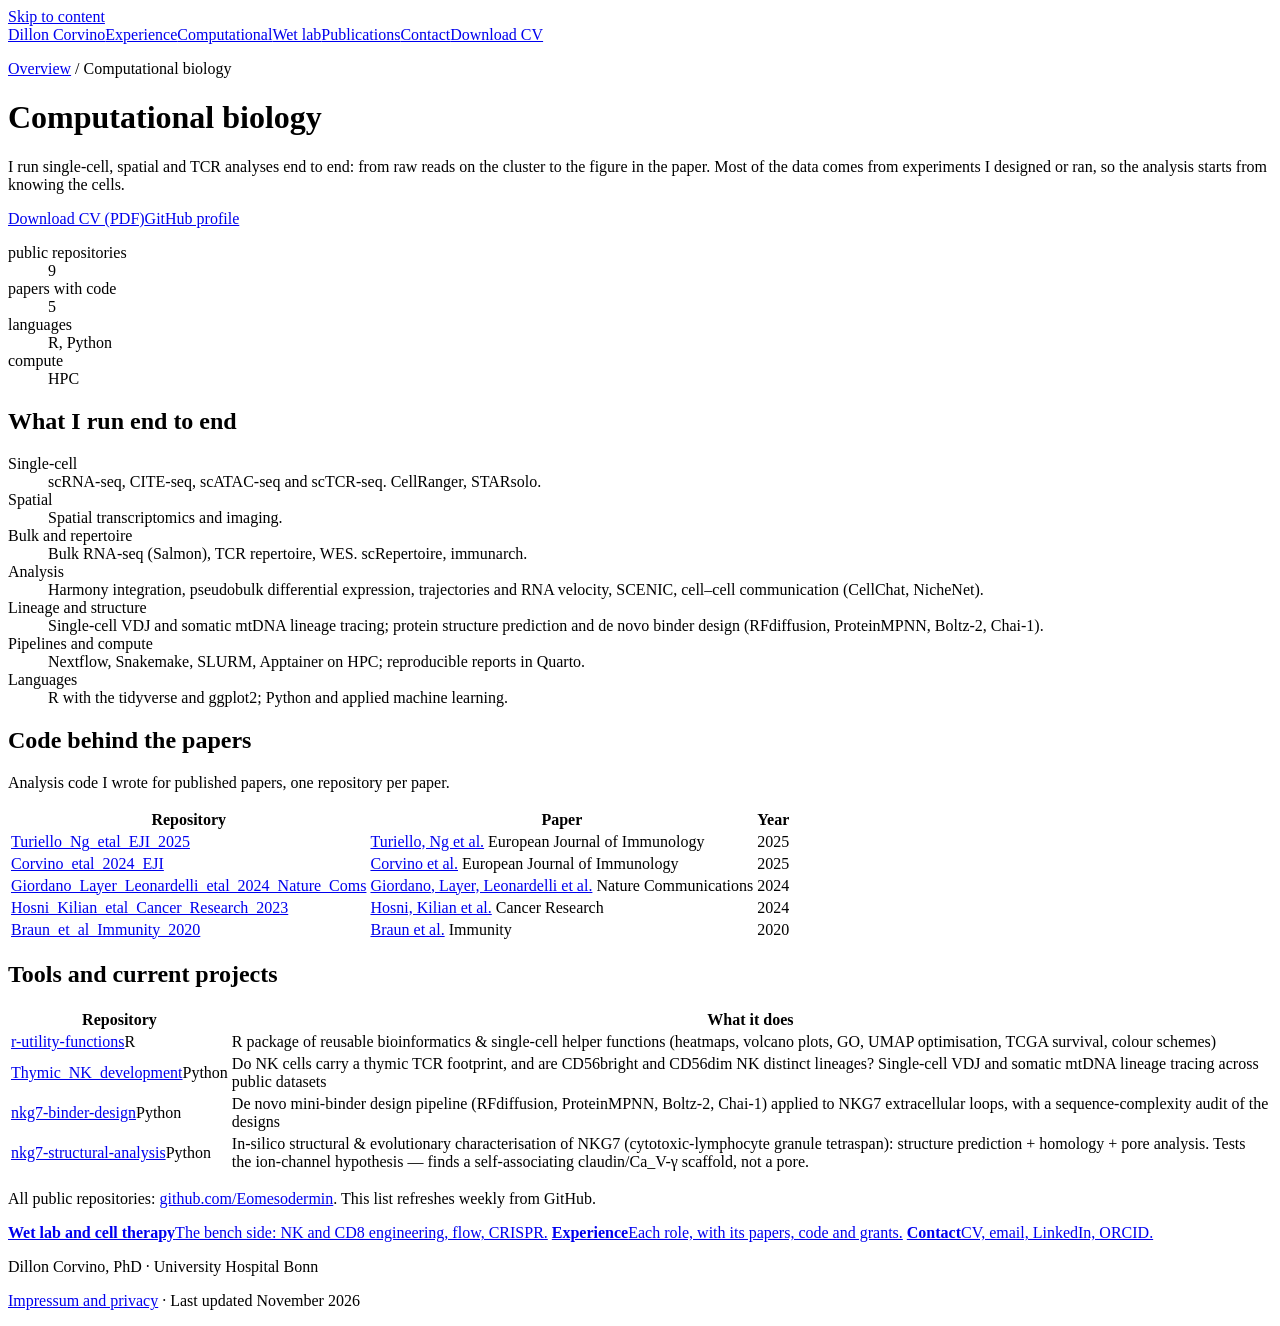
==== computational.html @ 604f4c01 "Add detail pages: experience, computational, wet lab, publications, contact Content carried over fro" ====
<!doctype html>
<html lang="en">
<head>
  <meta charset="utf-8">
  <meta name="viewport" content="width=device-width, initial-scale=1">
  <meta http-equiv="Content-Security-Policy" content="default-src 'self'; script-src 'self'; style-src 'self'; img-src 'self' data:; font-src 'self'; connect-src 'self'; base-uri 'self'; form-action 'none'; object-src 'none'">
  <meta name="referrer" content="strict-origin-when-cross-origin">
  <title>Computational biology · Dillon Corvino, PhD</title>
  <meta name="description" content="Single-cell, spatial and TCR analysis end to end: methods, pipelines, HPC, and the public code behind each paper.">
  <link rel="canonical" href="https://dilloncorvino.com/computational.html">
  <link rel="icon" type="image/svg+xml" href="favicon.svg">
  <meta name="theme-color" content="#0d0b0e">
  <link rel="preload" href="fonts/instrumentsans-7.woff2" as="font" type="font/woff2" crossorigin>
  <link rel="stylesheet" href="css/site.css">
  <script src="js/site.js" defer></script>
</head>
<body class="comp">
<a class="skip" href="#main">Skip to content</a>
<nav class="nav" aria-label="Main"><a class="who" href="./">Dillon Corvino</a><a href="experience.html">Experience</a><a href="computational.html" aria-current="page">Computational</a><a href="wet-lab.html">Wet lab</a><a href="publications.html">Publications</a><a href="contact.html">Contact</a><a class="cv" href="CV_Dillon_Corvino.pdf" download>Download CV</a></nav>
<div class="trail" aria-hidden="true"></div>
<main class="page" id="main">
  <p class="crumb"><a href="./">Overview</a> / Computational biology</p>
  <h1 class="t">Computational biology</h1>
  <div class="intro">
    <div>
      <p>I run single-cell, spatial and TCR analyses end to end: from raw reads on the cluster to the figure in the paper. Most of the data comes from experiments I designed or ran, so the analysis starts from knowing the cells.</p>
      <div class="actions"><a class="btn p" href="CV_Dillon_Corvino.pdf" download>Download CV (PDF)</a><a class="btn" href="https://github.com/Eomesodermin" target="_blank" rel="noopener noreferrer">GitHub profile</a></div>
    </div>
    <dl class="facts">
      <div><dt>public repositories</dt><dd data-count="repos">9</dd></div>
      <div><dt>papers with code</dt><dd>5</dd></div>
      <div><dt>languages</dt><dd>R, Python</dd></div>
      <div><dt>compute</dt><dd>HPC</dd></div>
    </dl>
  </div>

  <h2>What I run end to end</h2>
  <dl class="defs">
    <dt>Single-cell</dt><dd>scRNA-seq, CITE-seq, scATAC-seq and scTCR-seq. CellRanger, STARsolo.</dd>
    <dt>Spatial</dt><dd>Spatial transcriptomics and imaging.</dd>
    <dt>Bulk and repertoire</dt><dd>Bulk RNA-seq (Salmon), TCR repertoire, WES. scRepertoire, immunarch.</dd>
    <dt>Analysis</dt><dd>Harmony integration, pseudobulk differential expression, trajectories and RNA velocity, SCENIC, cell–cell communication (CellChat, NicheNet).</dd>
    <dt>Lineage and structure</dt><dd>Single-cell VDJ and somatic mtDNA lineage tracing; protein structure prediction and de novo binder design (RFdiffusion, ProteinMPNN, Boltz-2, Chai-1).</dd>
    <dt>Pipelines and compute</dt><dd>Nextflow, Snakemake, SLURM, Apptainer on HPC; reproducible reports in Quarto.</dd>
    <dt>Languages</dt><dd>R with the tidyverse and ggplot2; Python and applied machine learning.</dd>
  </dl>

  <h2>Code behind the papers</h2>
  <p class="sub">Analysis code I wrote for published papers, one repository per paper.</p>
  <table class="tbl">
    <thead><tr><th scope="col">Repository</th><th scope="col">Paper</th><th scope="col">Year</th></tr></thead>
    <tbody id="paper-code">
      <tr><td class="repo"><a href="https://github.com/Eomesodermin/Turiello_Ng_etal_EJI_2025" target="_blank" rel="noopener noreferrer">Turiello_Ng_etal_EJI_2025</a></td><td><a href="https://doi.org/10.1002/eji.202551885" target="_blank" rel="noopener noreferrer">Turiello, Ng et al.</a> <span class="soft">European Journal of Immunology</span></td><td class="yr">2025</td></tr>
      <tr><td class="repo"><a href="https://github.com/Eomesodermin/Corvino_etal_2024_EJI" target="_blank" rel="noopener noreferrer">Corvino_etal_2024_EJI</a></td><td><a href="https://doi.org/10.1002/eji.202451371" target="_blank" rel="noopener noreferrer">Corvino et al.</a> <span class="soft">European Journal of Immunology</span></td><td class="yr">2025</td></tr>
      <tr><td class="repo"><a href="https://github.com/Eomesodermin/Giordano_Layer_Leonardelli_etal_2024_Nature_Coms" target="_blank" rel="noopener noreferrer">Giordano_Layer_Leonardelli_etal_2024_Nature_Coms</a></td><td><a href="https://doi.org/10.1038/s41467-024-48416-9" target="_blank" rel="noopener noreferrer">Giordano, Layer, Leonardelli et al.</a> <span class="soft">Nature Communications</span></td><td class="yr">2024</td></tr>
      <tr><td class="repo"><a href="https://github.com/Eomesodermin/Hosni_Kilian_etal_Cancer_Research_2023" target="_blank" rel="noopener noreferrer">Hosni_Kilian_etal_Cancer_Research_2023</a></td><td><a href="https://doi.org/10.1158/0008-5472.CAN-23-1398" target="_blank" rel="noopener noreferrer">Hosni, Kilian et al.</a> <span class="soft">Cancer Research</span></td><td class="yr">2024</td></tr>
      <tr><td class="repo"><a href="https://github.com/Eomesodermin/Braun_et_al_Immunity_2020" target="_blank" rel="noopener noreferrer">Braun_et_al_Immunity_2020</a></td><td><a href="https://doi.org/10.1016/j.immuni.2020.09.010" target="_blank" rel="noopener noreferrer">Braun et al.</a> <span class="soft">Immunity</span></td><td class="yr">2020</td></tr>
    </tbody>
  </table>

  <h2>Tools and current projects</h2>
  <table class="tbl">
    <thead><tr><th scope="col">Repository</th><th scope="col">What it does</th></tr></thead>
    <tbody id="tool-code">
      <tr><td class="repo"><a href="https://github.com/Eomesodermin/r-utility-functions" target="_blank" rel="noopener noreferrer">r-utility-functions</a><span class="lang">R</span></td><td>R package of reusable bioinformatics &amp; single-cell helper functions (heatmaps, volcano plots, GO, UMAP optimisation, TCGA survival, colour schemes)</td></tr>
      <tr><td class="repo"><a href="https://github.com/Eomesodermin/Thymic_NK_development" target="_blank" rel="noopener noreferrer">Thymic_NK_development</a><span class="lang">Python</span></td><td>Do NK cells carry a thymic TCR footprint, and are CD56bright and CD56dim NK distinct lineages? Single-cell VDJ and somatic mtDNA lineage tracing across public datasets</td></tr>
      <tr><td class="repo"><a href="https://github.com/Eomesodermin/nkg7-binder-design" target="_blank" rel="noopener noreferrer">nkg7-binder-design</a><span class="lang">Python</span></td><td>De novo mini-binder design pipeline (RFdiffusion, ProteinMPNN, Boltz-2, Chai-1) applied to NKG7 extracellular loops, with a sequence-complexity audit of the designs</td></tr>
      <tr><td class="repo"><a href="https://github.com/Eomesodermin/nkg7-structural-analysis" target="_blank" rel="noopener noreferrer">nkg7-structural-analysis</a><span class="lang">Python</span></td><td>In-silico structural &amp; evolutionary characterisation of NKG7 (cytotoxic-lymphocyte granule tetraspan): structure prediction + homology + pore analysis. Tests the ion-channel hypothesis — finds a self-associating claudin/Ca_V-γ scaffold, not a pore.</td></tr>
    </tbody>
  </table>
  <p class="note">All public repositories: <a href="https://github.com/Eomesodermin" target="_blank" rel="noopener noreferrer">github.com/Eomesodermin</a>. This list refreshes weekly from GitHub.</p>

  <nav class="next" aria-label="Next">
    <a href="wet-lab.html"><b>Wet lab and cell therapy</b><span>The bench side: NK and CD8 engineering, flow, CRISPR.</span></a>
    <a href="experience.html"><b>Experience</b><span>Each role, with its papers, code and grants.</span></a>
    <a href="contact.html"><b>Contact</b><span>CV, email, LinkedIn, ORCID.</span></a>
  </nav>
</main>
<footer class="foot">
  <p>Dillon Corvino, PhD · University Hospital Bonn</p>
  <p><a href="impressum.html">Impressum and privacy</a> · Last updated <time data-updated datetime="2026-11">November 2026</time></p>
</footer>
</body>
</html>
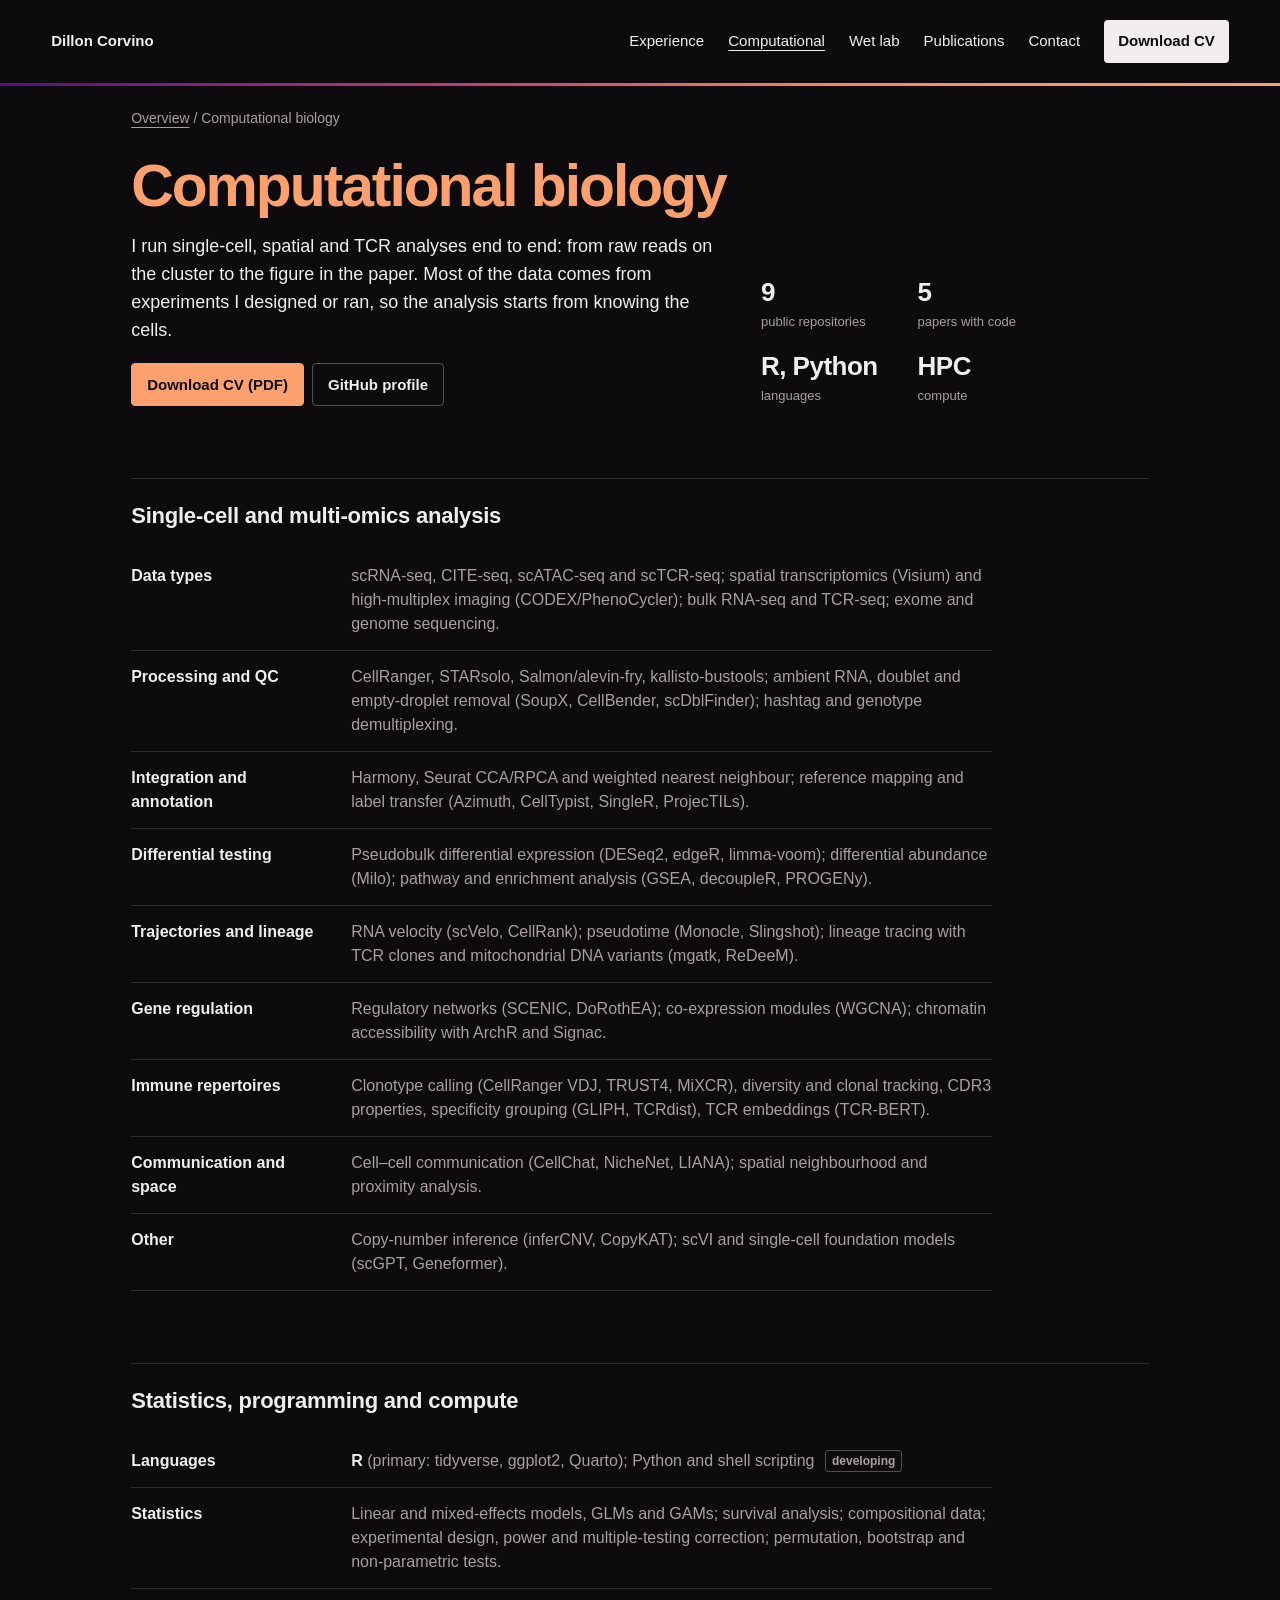
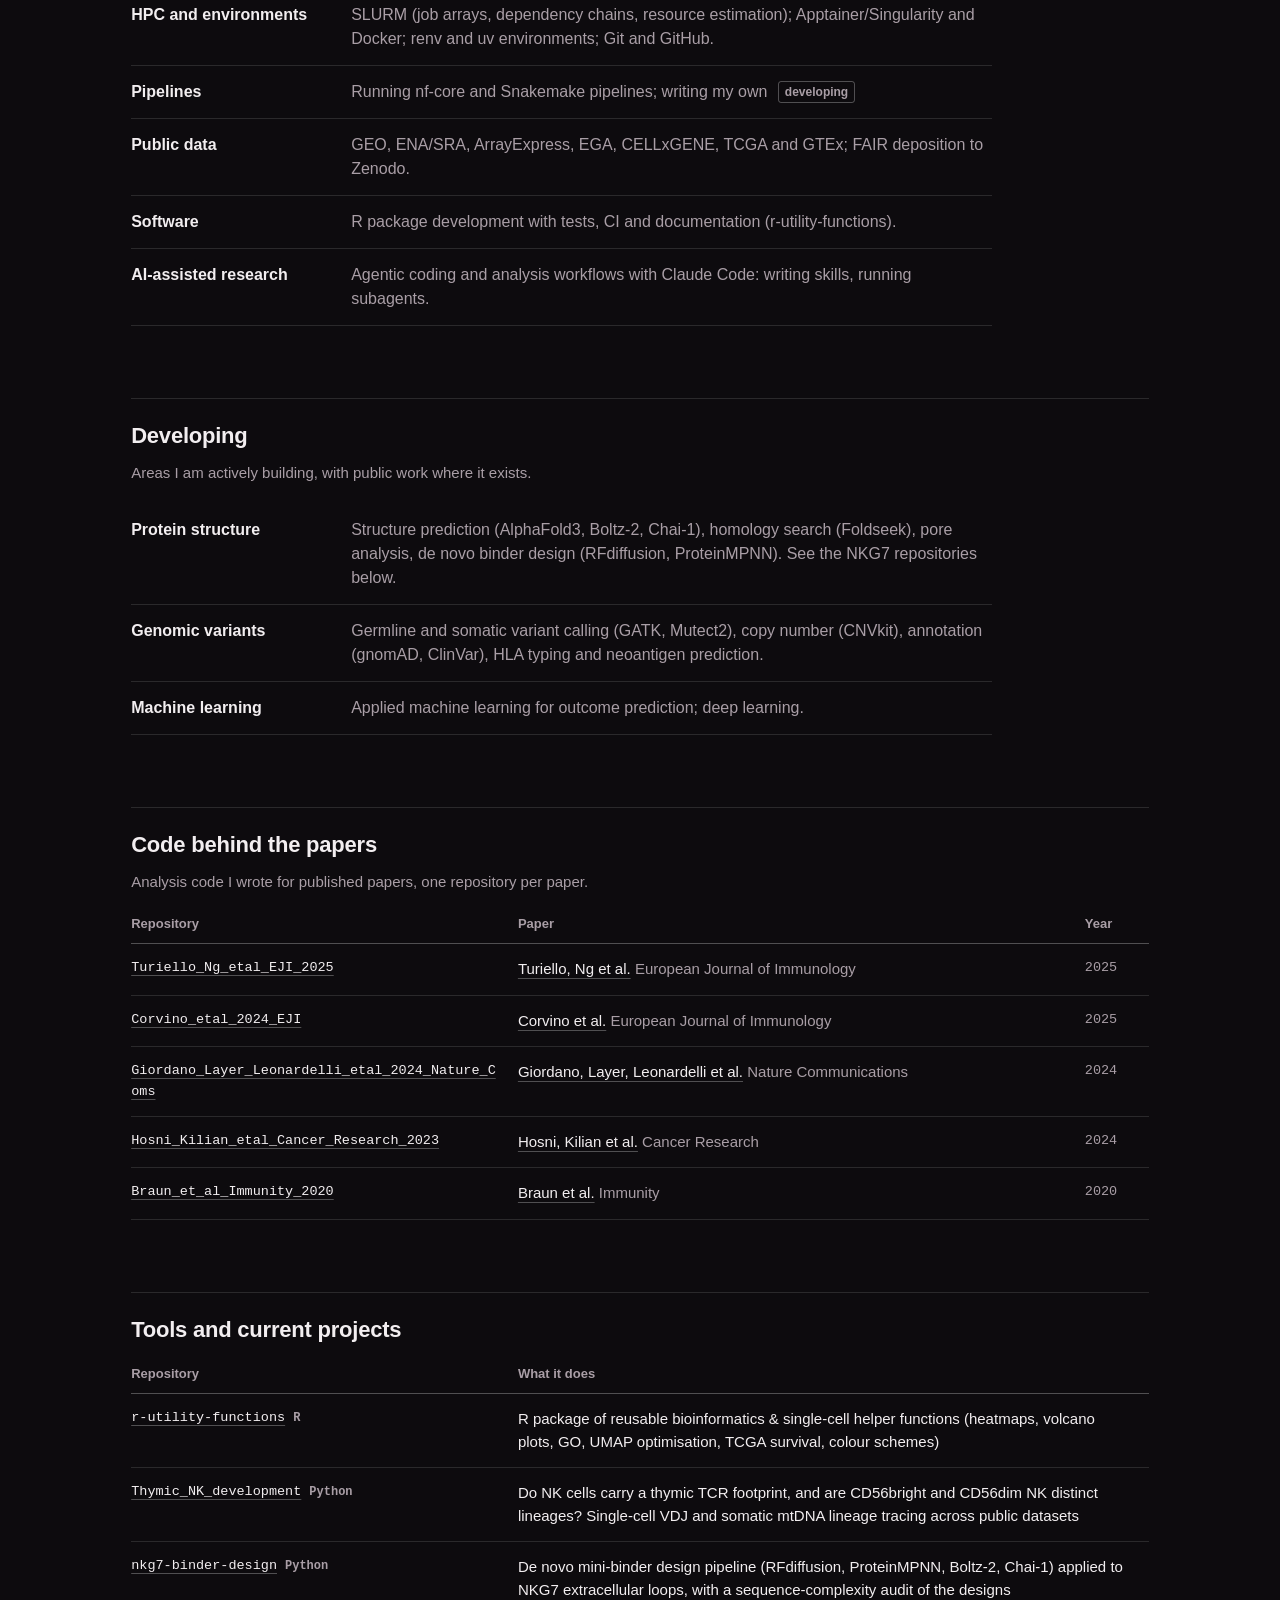
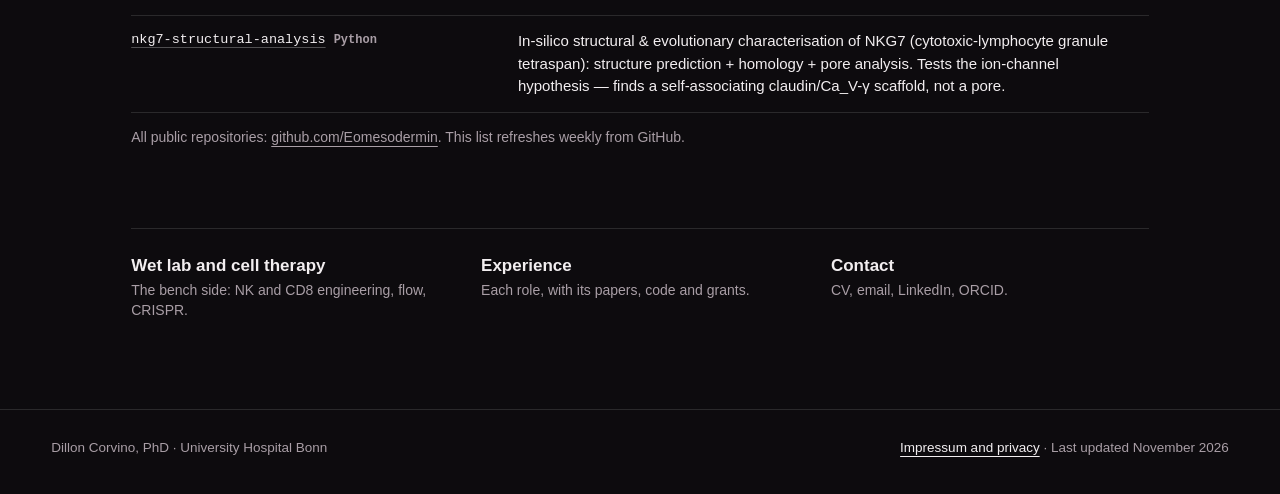
==== commit e18db2ab: "Content from the master CV, trimmed: skills, roles, projects, all papers - Computational and wet-lab" ====
--- a/computational.html
+++ b/computational.html
@@ -34,15 +34,36 @@
     </dl>
   </div>
 
-  <h2>What I run end to end</h2>
+  <h2>Single-cell and multi-omics analysis</h2>
   <dl class="defs">
-    <dt>Single-cell</dt><dd>scRNA-seq, CITE-seq, scATAC-seq and scTCR-seq. CellRanger, STARsolo.</dd>
-    <dt>Spatial</dt><dd>Spatial transcriptomics and imaging.</dd>
-    <dt>Bulk and repertoire</dt><dd>Bulk RNA-seq (Salmon), TCR repertoire, WES. scRepertoire, immunarch.</dd>
-    <dt>Analysis</dt><dd>Harmony integration, pseudobulk differential expression, trajectories and RNA velocity, SCENIC, cell–cell communication (CellChat, NicheNet).</dd>
-    <dt>Lineage and structure</dt><dd>Single-cell VDJ and somatic mtDNA lineage tracing; protein structure prediction and de novo binder design (RFdiffusion, ProteinMPNN, Boltz-2, Chai-1).</dd>
-    <dt>Pipelines and compute</dt><dd>Nextflow, Snakemake, SLURM, Apptainer on HPC; reproducible reports in Quarto.</dd>
-    <dt>Languages</dt><dd>R with the tidyverse and ggplot2; Python and applied machine learning.</dd>
+    <dt>Data types</dt><dd>scRNA-seq, CITE-seq, scATAC-seq and scTCR-seq; spatial transcriptomics (Visium) and high-multiplex imaging (CODEX/PhenoCycler); bulk RNA-seq and TCR-seq; exome and genome sequencing.</dd>
+    <dt>Processing and QC</dt><dd>CellRanger, STARsolo, Salmon/alevin-fry, kallisto-bustools; ambient RNA, doublet and empty-droplet removal (SoupX, CellBender, scDblFinder); hashtag and genotype demultiplexing.</dd>
+    <dt>Integration and annotation</dt><dd>Harmony, Seurat CCA/RPCA and weighted nearest neighbour; reference mapping and label transfer (Azimuth, CellTypist, SingleR, ProjecTILs).</dd>
+    <dt>Differential testing</dt><dd>Pseudobulk differential expression (DESeq2, edgeR, limma-voom); differential abundance (Milo); pathway and enrichment analysis (GSEA, decoupleR, PROGENy).</dd>
+    <dt>Trajectories and lineage</dt><dd>RNA velocity (scVelo, CellRank); pseudotime (Monocle, Slingshot); lineage tracing with TCR clones and mitochondrial DNA variants (mgatk, ReDeeM).</dd>
+    <dt>Gene regulation</dt><dd>Regulatory networks (SCENIC, DoRothEA); co-expression modules (WGCNA); chromatin accessibility with ArchR and Signac.</dd>
+    <dt>Immune repertoires</dt><dd>Clonotype calling (CellRanger VDJ, TRUST4, MiXCR), diversity and clonal tracking, CDR3 properties, specificity grouping (GLIPH, TCRdist), TCR embeddings (TCR-BERT).</dd>
+    <dt>Communication and space</dt><dd>Cell–cell communication (CellChat, NicheNet, LIANA); spatial neighbourhood and proximity analysis.</dd>
+    <dt>Other</dt><dd>Copy-number inference (inferCNV, CopyKAT); scVI and single-cell foundation models (scGPT, Geneformer).</dd>
+  </dl>
+
+  <h2>Statistics, programming and compute</h2>
+  <dl class="defs">
+    <dt>Languages</dt><dd><strong>R</strong> (primary: tidyverse, ggplot2, Quarto); Python and shell scripting <span class="dev">developing</span></dd>
+    <dt>Statistics</dt><dd>Linear and mixed-effects models, GLMs and GAMs; survival analysis; compositional data; experimental design, power and multiple-testing correction; permutation, bootstrap and non-parametric tests.</dd>
+    <dt>HPC and environments</dt><dd>SLURM (job arrays, dependency chains, resource estimation); Apptainer/Singularity and Docker; renv and uv environments; Git and GitHub.</dd>
+    <dt>Pipelines</dt><dd>Running nf-core and Snakemake pipelines; writing my own <span class="dev">developing</span></dd>
+    <dt>Public data</dt><dd>GEO, ENA/SRA, ArrayExpress, EGA, CELLxGENE, TCGA and GTEx; FAIR deposition to Zenodo.</dd>
+    <dt>Software</dt><dd>R package development with tests, CI and documentation (r-utility-functions).</dd>
+    <dt>AI-assisted research</dt><dd>Agentic coding and analysis workflows with Claude Code: writing skills, running subagents.</dd>
+  </dl>
+
+  <h2>Developing</h2>
+  <p class="sub">Areas I am actively building, with public work where it exists.</p>
+  <dl class="defs">
+    <dt>Protein structure</dt><dd>Structure prediction (AlphaFold3, Boltz-2, Chai-1), homology search (Foldseek), pore analysis, de novo binder design (RFdiffusion, ProteinMPNN). See the NKG7 repositories below.</dd>
+    <dt>Genomic variants</dt><dd>Germline and somatic variant calling (GATK, Mutect2), copy number (CNVkit), annotation (gnomAD, ClinVar), HLA typing and neoantigen prediction.</dd>
+    <dt>Machine learning</dt><dd>Applied machine learning for outcome prediction; deep learning.</dd>
   </dl>
 
   <h2>Code behind the papers</h2>
--- a/css/site.css
+++ b/css/site.css
@@ -0,0 +1,240 @@
+/* dilloncorvino.com — shared styles (redesign 2026-11). Black + magma, dark only. */
+
+@font-face {
+  font-family: 'Instrument Sans'; font-style: normal; font-weight: 400 700; font-stretch: 100%; font-display: swap;
+  src: url(../fonts/instrumentsans-6.woff2) format('woff2');
+  unicode-range: U+0100-02BA, U+02BD-02C5, U+02C7-02CC, U+02CE-02D7, U+02DD-02FF, U+0304, U+0308, U+0329, U+1D00-1DBF, U+1E00-1E9F, U+1EF2-1EFF, U+2020, U+20A0-20AB, U+20AD-20C0, U+2113, U+2C60-2C7F, U+A720-A7FF;
+}
+@font-face {
+  font-family: 'Instrument Sans'; font-style: normal; font-weight: 400 700; font-stretch: 100%; font-display: swap;
+  src: url(../fonts/instrumentsans-7.woff2) format('woff2');
+  unicode-range: U+0000-00FF, U+0131, U+0152-0153, U+02BB-02BC, U+02C6, U+02DA, U+02DC, U+0304, U+0308, U+0329, U+2000-206F, U+20AC, U+2122, U+2191, U+2193, U+2212, U+2215, U+FEFF, U+FFFD;
+}
+
+:root {
+  color-scheme: dark;
+  --ground: #0d0b0e;
+  --raise: #151217;
+  --ink: #f2eef0;
+  --soft: #a99ea6;
+  --line: rgba(255, 255, 255, 0.12);
+  --line-strong: rgba(255, 255, 255, 0.28);
+  --hover: rgba(255, 255, 255, 0.05);
+  --comp: #fca16d;          /* computational branch, orange */
+  --wet: #c84a78;           /* wet-lab branch, red-magenta (lines and dots) */
+  --wet-text: #e2719b;      /* the same hue lifted for text contrast */
+  --magma: linear-gradient(90deg, #51127c, #b73779, #fc8961, #fcfdbf);
+  --body: 'Instrument Sans', -apple-system, 'Segoe UI', Roboto, Helvetica, Arial, sans-serif;
+  --mono: ui-monospace, 'SF Mono', Menlo, Consolas, monospace;
+  --pad: clamp(16px, 4vw, 56px);
+}
+* { box-sizing: border-box; }
+html, body { margin: 0; }
+html { scrollbar-color: #3b3238 var(--ground); }
+body { background: var(--ground); color: var(--ink); font-family: var(--body); font-size: 16px; line-height: 1.5; -webkit-font-smoothing: antialiased; caret-color: var(--comp); }
+::selection { background: rgba(252, 161, 109, 0.35); color: var(--ink); }
+a { color: inherit; text-underline-offset: 4px; text-decoration-thickness: 1px; }
+:focus-visible { outline: 2.5px solid var(--comp); outline-offset: 3px; border-radius: 2px; }
+.skip { position: absolute; left: -999px; top: 8px; z-index: 30; background: var(--ink); color: var(--ground); padding: 8px 12px; border-radius: 4px; font-weight: 600; }
+.skip:focus { left: 16px; }
+.visually-hidden { position: absolute; width: 1px; height: 1px; overflow: hidden; clip: rect(0 0 0 0); white-space: nowrap; }
+
+/* ── navigation ── */
+.nav { display: flex; align-items: center; gap: 6px 24px; padding: 20px var(--pad); font-size: 15px; font-weight: 500; position: relative; z-index: 3; flex-wrap: wrap; }
+.nav .who { font-weight: 700; margin-right: auto; text-decoration: none; }
+.nav a { text-decoration: none; padding: 6px 0; }
+.nav a:hover, .nav a[aria-current="page"] { text-decoration: underline; }
+.nav .cv { background: var(--ink); color: var(--ground); padding: 10px 14px; border-radius: 4px; font-weight: 600; }
+.nav .cv:hover { text-decoration: none; background: #fff; }
+
+@media (max-width: 760px) {
+  /* name and CV on the first line, section links on the next */
+  .nav { gap: 2px 18px; padding-top: 14px; padding-bottom: 10px; }
+  .nav .cv { order: 1; padding: 9px 12px; }
+  .nav a:not(.who):not(.cv) { order: 2; padding: 10px 0; }
+}
+
+/* ── shared type and controls ── */
+.name { font-size: clamp(42px, 5.4vw, 80px); line-height: 0.95; letter-spacing: -0.04em; margin: 0 0 14px; font-weight: 700; }
+.role { font-size: clamp(18px, 1.6vw, 22px); line-height: 1.35; margin: 0 0 10px; font-weight: 600; }
+.lede { font-size: 17px; line-height: 1.5; margin: 0 0 8px; max-width: 54ch; }
+.open { font-size: 15px; line-height: 1.45; color: var(--soft); margin: 0; max-width: 54ch; }
+.actions { display: flex; gap: 8px; flex-wrap: wrap; margin-top: 18px; }
+.btn { display: inline-flex; align-items: center; gap: 8px; font: 600 15px/1 var(--body); padding: 13px 15px; border-radius: 4px; text-decoration: none; border: 1.5px solid var(--line-strong); color: var(--ink); background: transparent; cursor: pointer; transition: background-color 0.15s ease-out, border-color 0.15s ease-out; }
+.btn:hover { border-color: var(--ink); }
+.btn.p { background: var(--comp); border-color: var(--comp); color: var(--ground); }
+.btn.p:hover { background: #ffb88c; border-color: #ffb88c; }
+.btn svg { width: 15px; height: 15px; flex: none; }
+
+.facts { display: grid; grid-template-columns: repeat(4, minmax(0, auto)); gap: 4px 28px; margin: 22px 0 0; justify-content: start; }
+.facts div { display: flex; flex-direction: column-reverse; }
+.facts dt { font-size: 13px; color: var(--soft); }
+.facts dd { margin: 0; font-size: 26px; font-weight: 700; letter-spacing: -0.02em; font-variant-numeric: tabular-nums; }
+
+/* small preview cards (landing: Publications and Contact) */
+.card { display: grid; grid-template-columns: 56px 1fr; gap: 10px; align-items: center; text-decoration: none; padding: 8px; border: 1px solid var(--line); border-radius: 6px; background: var(--ground); transition: background-color 0.15s ease-out, border-color 0.15s ease-out; }
+.card:hover, .card:focus-visible { background: var(--hover); border-color: var(--line-strong); }
+.card canvas { width: 56px; height: 42px; display: block; }
+.card b { display: block; font-size: 14px; }
+.card span span { display: block; font-size: 13px; color: var(--soft); margin-top: 2px; }
+
+/* ── footer ── */
+.foot { display: flex; flex-wrap: wrap; justify-content: space-between; gap: 8px 24px; padding: 28px var(--pad) 36px; border-top: 1px solid var(--line); color: var(--soft); font-size: 13.5px; }
+.foot p { margin: 0; }
+.foot a { color: var(--ink); }
+
+/* ════════ landing ════════ */
+.hero { min-height: calc(100svh - 64px); display: grid; grid-template-rows: auto 1fr; padding: 4px var(--pad) 28px; gap: 6px; }
+.top { display: grid; grid-template-columns: minmax(0, 1fr) auto; gap: 40px; align-items: end; }
+.more { display: grid; grid-template-columns: 1fr 1fr; gap: 8px; margin-top: 18px; width: 400px; max-width: 100%; }
+
+.axis { position: relative; margin-top: 28px; }
+.axis canvas { display: none; }
+.stops { list-style: none; margin: 0; padding: 0 0 0 22px; position: relative; display: grid; gap: 22px; }
+.stops::before { content: ""; position: absolute; left: 4px; top: 6px; bottom: 6px; width: 2px; border-radius: 2px; background: linear-gradient(180deg, #51127c, #b73779, #fc8961, #fcfdbf); }
+.stop { display: block; text-decoration: none; font-size: 14px; line-height: 1.35; max-width: 34ch; }
+.stop .yr { font: 600 12.5px/1 var(--mono); color: var(--soft); display: block; margin-bottom: 5px; }
+.stop b { display: block; font-size: 15.5px; }
+.stop .s { display: block; color: var(--soft); margin-top: 2px; }
+.stop .n { display: block; color: var(--comp); font-size: 12.5px; font-weight: 600; margin-top: 4px; }
+.stop:hover b, .stop:focus-visible b { text-decoration: underline; }
+.ends { display: grid; gap: 18px; margin-top: 30px; }
+.ends a { display: block; text-decoration: none; max-width: 40ch; }
+.ends a b { display: block; font-size: 20px; letter-spacing: -0.01em; }
+.ends a.c b { color: var(--comp); }
+.ends a.w b { color: var(--wet-text); }
+.ends a span { display: block; font-size: 14px; color: var(--soft); margin-top: 3px; line-height: 1.4; }
+.ends a:hover b, .ends a:focus-visible b { text-decoration: underline; }
+
+/* wide screens: the script plots stops along the horizontal trajectory */
+.axis.plotted { min-height: 400px; margin-top: 0; }
+.axis.plotted canvas { display: block; position: absolute; inset: 0; width: 100%; height: 100%; }
+.axis.plotted .stops { position: absolute; inset: 0; padding: 0; display: block; }
+.axis.plotted .stops::before { display: none; }
+.axis.plotted .stop { position: absolute; z-index: 2; width: 172px; }
+.axis.plotted .stop.up { transform: translateY(-100%); }
+.axis.plotted .ends { position: absolute; inset: 0; margin: 0; pointer-events: none; z-index: 2; display: block; }
+.axis.plotted .ends a { position: absolute; right: 0; width: 270px; transform: translateY(-50%); pointer-events: auto; }
+.axis.plotted .ends a.c b, .axis.plotted .ends a.w b { color: var(--ink); }
+
+@media (max-width: 900px) {
+  .top { grid-template-columns: 1fr; gap: 8px; align-items: start; }
+  .more { width: 100%; }
+}
+@media (max-width: 520px) {
+  .facts { grid-template-columns: repeat(2, minmax(0, auto)); }
+  .more { grid-template-columns: 1fr; }
+}
+
+/* ════════ detail pages ════════ */
+.trail { height: 3px; background: var(--magma); }
+body.comp .trail { background: linear-gradient(90deg, #51127c, #b73779, #fc8961, var(--comp)); }
+body.wet .trail { background: linear-gradient(90deg, #51127c, #b73779, var(--wet)); }
+.page { max-width: 1120px; margin: 0 auto; padding: 22px var(--pad) 88px; }
+.crumb { font-size: 14px; color: var(--soft); margin: 0 0 28px; }
+.crumb a { color: var(--soft); }
+.crumb a:hover { color: var(--ink); }
+.t { font-size: clamp(36px, 4.6vw, 62px); line-height: 1; letter-spacing: -0.035em; margin: 0 0 18px; font-weight: 700; text-wrap: balance; }
+body.comp .t { color: var(--comp); }
+body.wet .t { color: var(--wet-text); }
+.intro { display: grid; grid-template-columns: minmax(0, 1.5fr) minmax(0, 1fr); gap: 48px; align-items: end; }
+.intro .facts { grid-template-columns: repeat(2, minmax(0, auto)); gap: 16px 40px; margin: 0; }
+.intro p { font-size: 18px; line-height: 1.55; margin: 0 0 10px; max-width: 62ch; }
+.intro p.soft { font-size: 16px; color: var(--soft); }
+.page h2 { font-size: 22px; letter-spacing: -0.01em; font-weight: 650; margin: 72px 0 18px; padding-top: 20px; border-top: 1px solid var(--line); text-wrap: balance; }
+.page h2 + .sub { margin: -8px 0 20px; color: var(--soft); font-size: 15px; max-width: 70ch; }
+.note { color: var(--soft); font-size: 14px; }
+
+/* term + description rows */
+.defs { display: grid; grid-template-columns: 220px minmax(0, 1fr); margin: 0; }
+.defs dt, .defs dd { padding: 14px 0; border-bottom: 1px solid var(--line); margin: 0; }
+.defs dt { font-weight: 600; padding-right: 24px; }
+.defs dd { color: var(--soft); max-width: 72ch; }
+.defs dd strong { color: var(--ink); font-weight: 600; }
+
+.dev { display: inline-block; font-size: 12px; font-weight: 600; color: var(--soft); border: 1px solid var(--line-strong); border-radius: 3px; padding: 1px 6px; margin-left: 6px; vertical-align: 1px; }
+.defs dt .dev { margin: 6px 0 0; display: table; }
+
+/* short point lists inside a role */
+.pts { margin: 10px 0 0; padding-left: 18px; max-width: 70ch; }
+.pts li { margin: 4px 0; font-size: 15.5px; }
+.pts li::marker { color: var(--soft); }
+.plain { list-style: none; margin: 0; padding: 0; }
+.plain li { padding: 12px 0; border-bottom: 1px solid var(--line); max-width: 80ch; }
+.plain li .src { color: var(--soft); }
+
+/* tables (code) */
+.tbl { width: 100%; border-collapse: collapse; font-size: 15px; }
+.tbl th { text-align: left; font-size: 13px; font-weight: 600; color: var(--soft); padding: 0 16px 10px 0; border-bottom: 1px solid var(--line-strong); }
+.tbl td { padding: 14px 16px 14px 0; border-bottom: 1px solid var(--line); vertical-align: top; }
+.tbl td.repo { font-family: var(--mono); font-size: 13.5px; width: 38%; word-break: break-word; }
+.tbl td.yr { font-family: var(--mono); font-size: 13.5px; color: var(--soft); width: 64px; font-variant-numeric: tabular-nums; }
+.tbl td .soft { color: var(--soft); }
+.tbl a { text-decoration: underline; text-decoration-color: var(--line-strong); }
+.tbl a:hover { text-decoration-color: currentColor; }
+.lang { font: 600 12px/1 var(--mono); color: var(--soft); margin-left: 8px; }
+
+/* reference lists: papers, code, grants */
+.refs { list-style: none; margin: 14px 0 0; padding: 0; display: grid; gap: 7px; }
+.refs li { display: grid; grid-template-columns: 64px minmax(0, 1fr); gap: 10px; font-size: 14.5px; line-height: 1.45; }
+.refs .k { font: 600 11.5px/1.9 var(--mono); color: var(--soft); text-transform: uppercase; letter-spacing: 0.04em; }
+.refs a { text-decoration: underline; text-decoration-color: var(--line-strong); }
+.refs a:hover { text-decoration-color: currentColor; }
+.refs .src { color: var(--soft); }
+
+/* experience: vertical trajectory, newest at the top */
+.roles { list-style: none; margin: 40px 0 0; padding: 0; position: relative; }
+.roles::before { content: ""; position: absolute; left: 150px; top: 8px; bottom: 8px; width: 2px; border-radius: 2px; background: linear-gradient(180deg, #fcfdbf, #fc8961, #b73779, #51127c); }
+.roles > li { display: grid; grid-template-columns: 150px minmax(0, 1fr); padding: 0 0 46px; position: relative; scroll-margin-top: 24px; }
+.roles > li::before { content: ""; position: absolute; left: 146px; top: 6px; width: 10px; height: 10px; border-radius: 50%; background: var(--ink); box-shadow: 0 0 0 4px var(--ground); }
+.roles .when { font: 600 13px/1.3 var(--mono); color: var(--soft); padding: 3px 24px 0 0; font-variant-numeric: tabular-nums; }
+.roles .body { padding-left: 34px; max-width: 760px; }
+.roles h2 { all: unset; display: block; font-size: 21px; font-weight: 650; letter-spacing: -0.01em; }
+.roles .org { color: var(--soft); margin: 3px 0 8px; font-size: 15px; }
+.roles p.desc { margin: 0; font-size: 16px; max-width: 68ch; }
+.roles > li:target .body h2 { color: var(--comp); }
+
+/* publications */
+.pubs { margin-top: 8px; }
+.pubs h3 { font: 600 13px/1 var(--mono); color: var(--soft); margin: 36px 0 4px; }
+.pub { display: grid; grid-template-columns: minmax(0, 1fr) auto; gap: 8px 32px; padding: 16px 0; border-bottom: 1px solid var(--line); }
+.pub .au { margin: 0 0 3px; color: var(--soft); font-size: 14px; }
+.pub .au strong { color: var(--ink); font-weight: 600; }
+.pub .ti { margin: 0; font-size: 16.5px; font-weight: 600; line-height: 1.4; max-width: 72ch; }
+.pub .ve { margin: 3px 0 0; color: var(--soft); font-size: 14px; font-style: italic; }
+.pub .badge { display: inline-block; font-size: 12px; font-weight: 600; color: var(--comp); margin: 0 10px 6px 0; }
+.pub .doi { font: 600 13px/1 var(--mono); white-space: nowrap; padding-top: 4px; text-decoration: underline; text-decoration-color: var(--line-strong); }
+.pub .doi:hover { text-decoration-color: currentColor; }
+
+/* contact */
+.contact { display: grid; grid-template-columns: 220px minmax(0, 1fr); gap: 48px; margin-top: 40px; align-items: start; }
+.contact img { width: 220px; height: 220px; object-fit: cover; border-radius: 6px; display: block; filter: grayscale(0.15); }
+.copy { font: 600 13px/1 var(--body); padding: 7px 10px; margin-left: 10px; border-radius: 4px; border: 1px solid var(--line-strong); background: transparent; color: var(--ink); cursor: pointer; }
+.copy:hover { border-color: var(--ink); }
+.copied { color: var(--comp); font-size: 13px; margin-left: 8px; opacity: 0; transition: opacity 0.2s ease-out; }
+.copied.show { opacity: 1; }
+
+/* where to go next, at the foot of each detail page */
+.next { display: grid; grid-template-columns: repeat(3, minmax(0, 1fr)); gap: 32px; margin-top: 80px; padding-top: 24px; border-top: 1px solid var(--line); }
+.next a { text-decoration: none; }
+.next b { display: block; font-size: 17px; }
+.next span { display: block; font-size: 14px; color: var(--soft); line-height: 1.4; margin-top: 3px; }
+.next a:hover b, .next a:focus-visible b { text-decoration: underline; }
+
+@media (max-width: 760px) {
+  .intro, .contact { grid-template-columns: 1fr; gap: 24px; }
+  .defs { grid-template-columns: 1fr; }
+  .defs dt { border-bottom: 0; padding-bottom: 0; }
+  .roles::before { left: 4px; }
+  .roles > li { grid-template-columns: 1fr; padding-left: 26px; }
+  .roles > li::before { left: 0; }
+  .roles .when { padding: 0 0 6px; }
+  .roles .body { padding-left: 0; }
+  .tbl td.repo { width: auto; }
+  .tbl thead { display: none; }
+  .tbl tr { display: grid; padding: 12px 0; border-bottom: 1px solid var(--line); }
+  .tbl td { border: 0; padding: 2px 0; width: auto !important; }
+  .pub { grid-template-columns: 1fr; }
+  .next { grid-template-columns: 1fr; gap: 18px; }
+  .contact img { width: 160px; height: 160px; }
+}
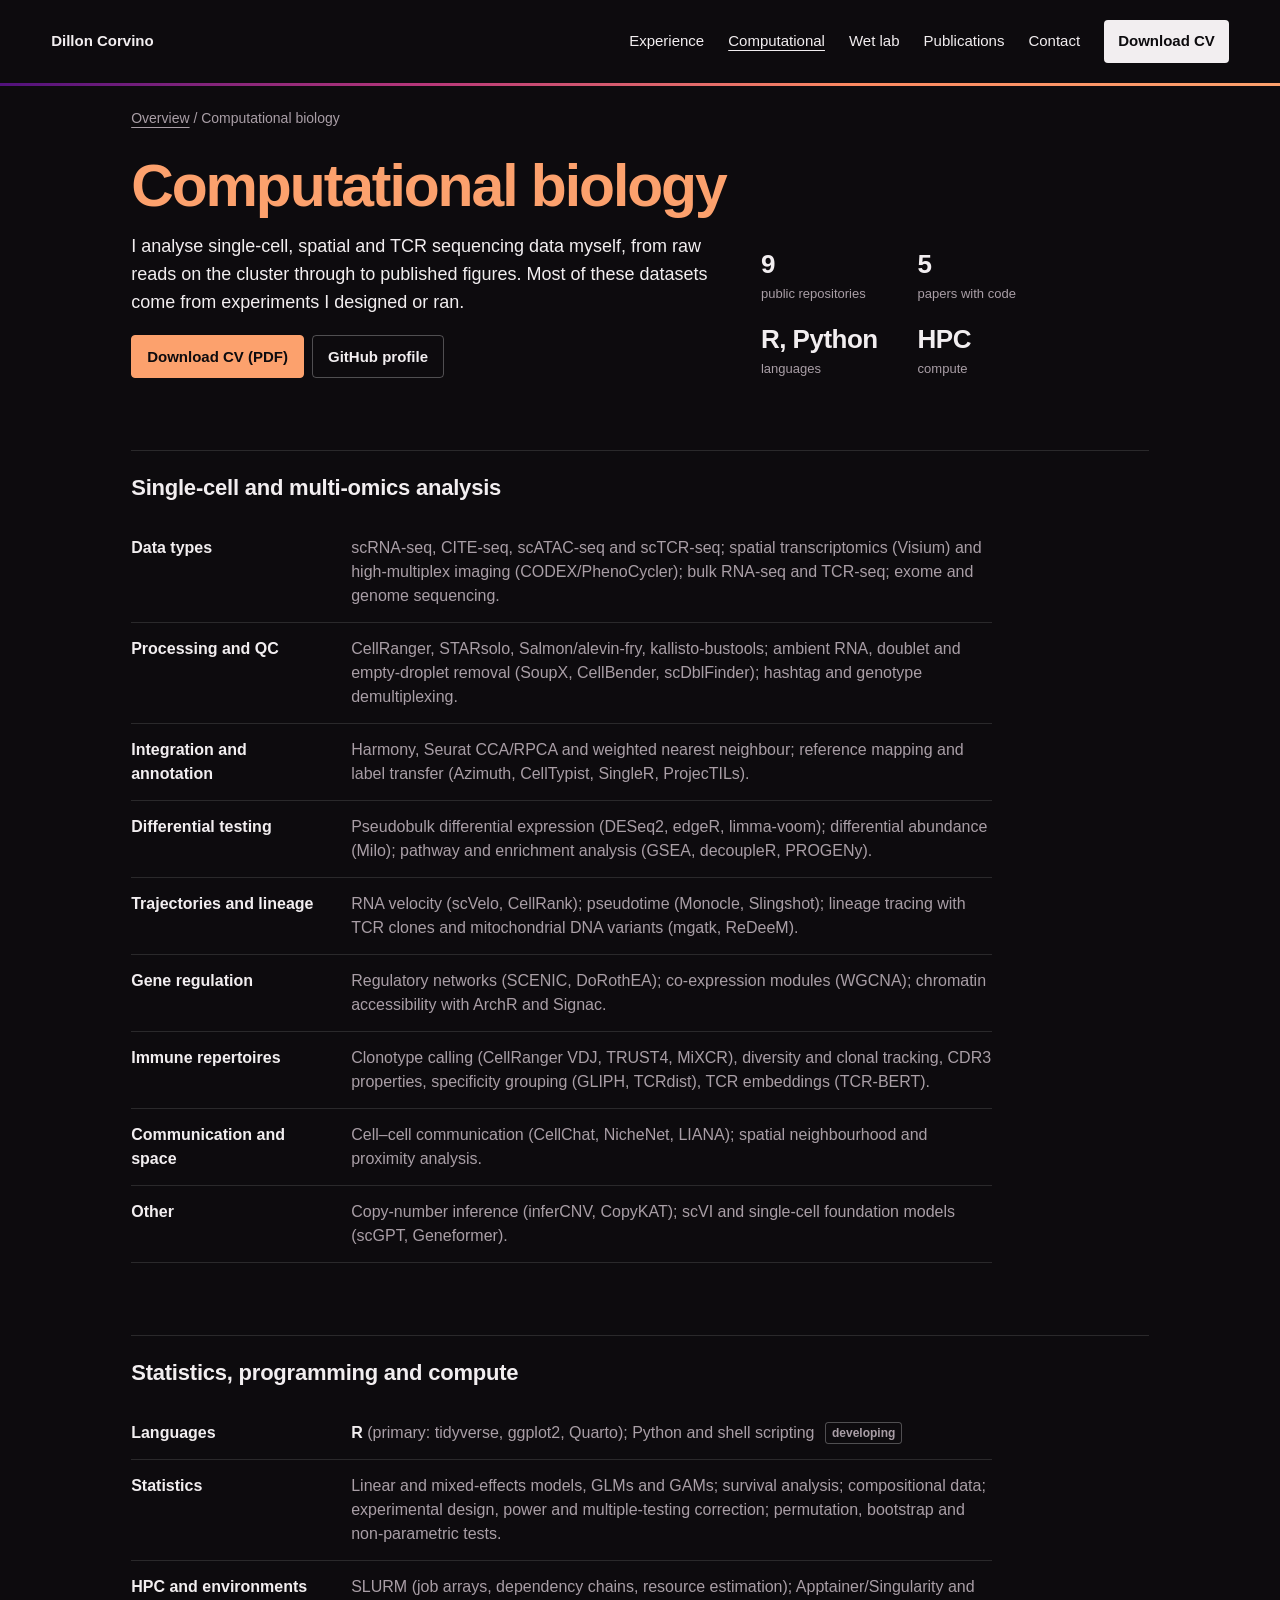
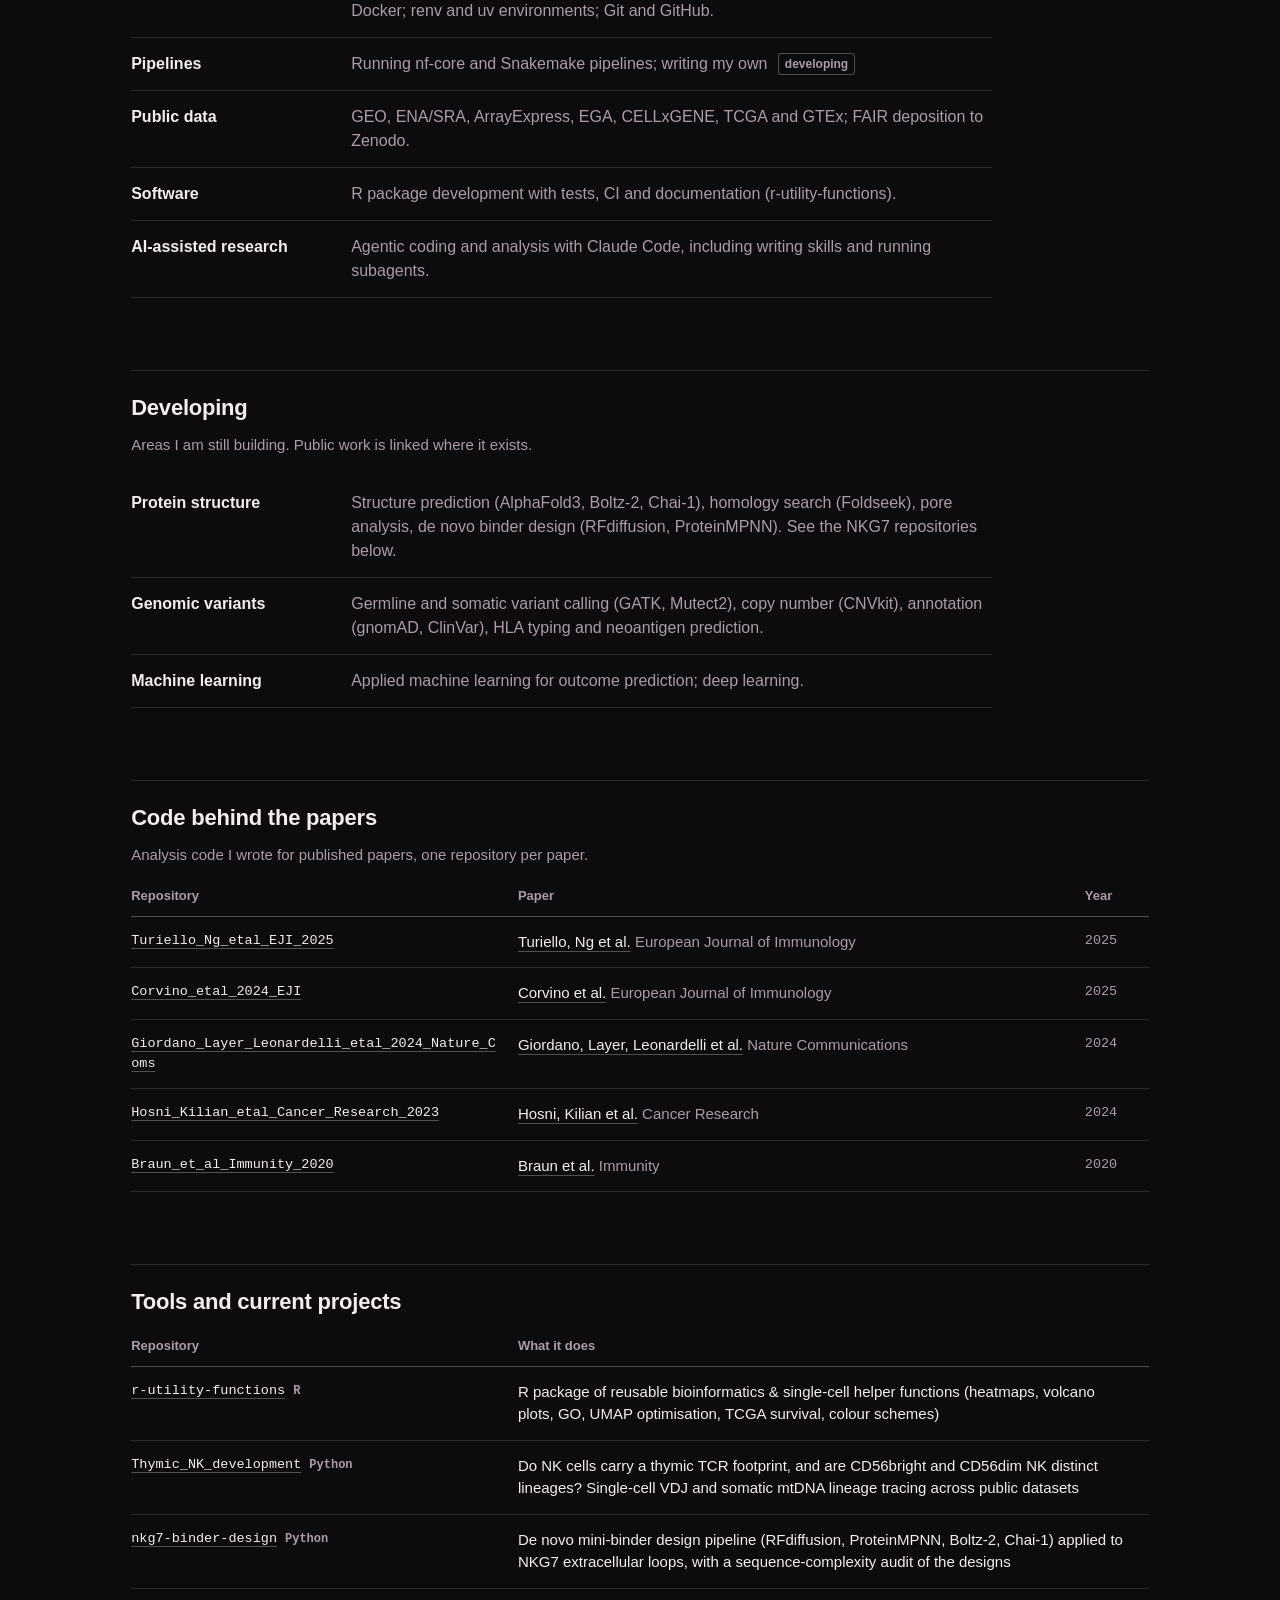
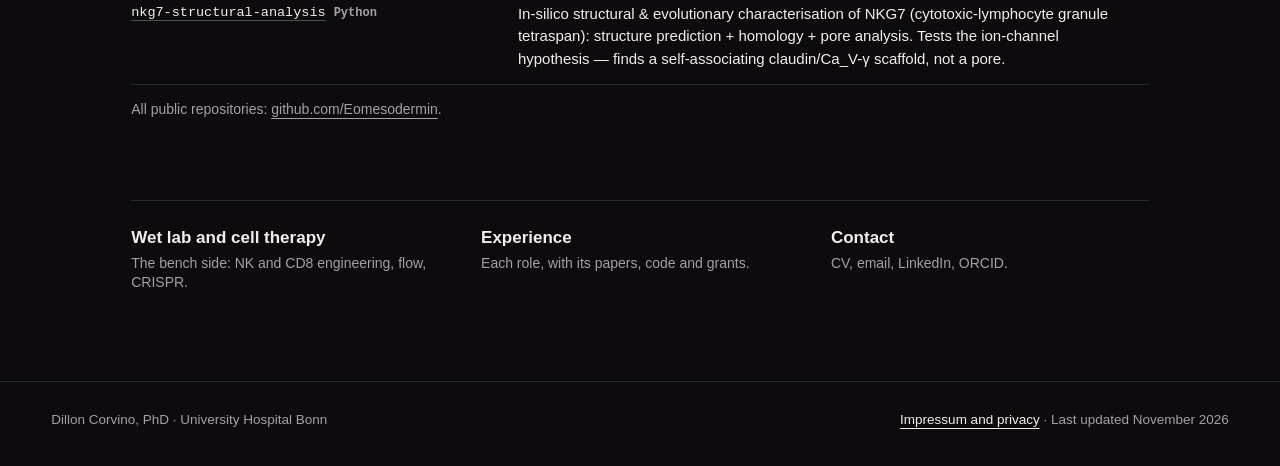
==== commit 47dc38f9: "New 2-page CV, plainer wording, landing labels clear of the branches - CV_Dillon_Corvino.pdf rebuilt" ====
--- a/computational.html
+++ b/computational.html
@@ -6,7 +6,7 @@
   <meta http-equiv="Content-Security-Policy" content="default-src 'self'; script-src 'self'; style-src 'self'; img-src 'self' data:; font-src 'self'; connect-src 'self'; base-uri 'self'; form-action 'none'; object-src 'none'">
   <meta name="referrer" content="strict-origin-when-cross-origin">
   <title>Computational biology · Dillon Corvino, PhD</title>
-  <meta name="description" content="Single-cell, spatial and TCR analysis end to end: methods, pipelines, HPC, and the public code behind each paper.">
+  <meta name="description" content="Single-cell, spatial and TCR sequencing analysis: methods, pipelines, HPC, and the public code behind each paper.">
   <link rel="canonical" href="https://dilloncorvino.com/computational.html">
   <link rel="icon" type="image/svg+xml" href="favicon.svg">
   <meta name="theme-color" content="#0d0b0e">
@@ -23,7 +23,7 @@
   <h1 class="t">Computational biology</h1>
   <div class="intro">
     <div>
-      <p>I run single-cell, spatial and TCR analyses end to end: from raw reads on the cluster to the figure in the paper. Most of the data comes from experiments I designed or ran, so the analysis starts from knowing the cells.</p>
+      <p>I analyse single-cell, spatial and TCR sequencing data myself, from raw reads on the cluster through to published figures. Most of these datasets come from experiments I designed or ran.</p>
       <div class="actions"><a class="btn p" href="CV_Dillon_Corvino.pdf" download>Download CV (PDF)</a><a class="btn" href="https://github.com/Eomesodermin" target="_blank" rel="noopener noreferrer">GitHub profile</a></div>
     </div>
     <dl class="facts">
@@ -55,11 +55,11 @@
     <dt>Pipelines</dt><dd>Running nf-core and Snakemake pipelines; writing my own <span class="dev">developing</span></dd>
     <dt>Public data</dt><dd>GEO, ENA/SRA, ArrayExpress, EGA, CELLxGENE, TCGA and GTEx; FAIR deposition to Zenodo.</dd>
     <dt>Software</dt><dd>R package development with tests, CI and documentation (r-utility-functions).</dd>
-    <dt>AI-assisted research</dt><dd>Agentic coding and analysis workflows with Claude Code: writing skills, running subagents.</dd>
+    <dt>AI-assisted research</dt><dd>Agentic coding and analysis with Claude Code, including writing skills and running subagents.</dd>
   </dl>
 
   <h2>Developing</h2>
-  <p class="sub">Areas I am actively building, with public work where it exists.</p>
+  <p class="sub">Areas I am still building. Public work is linked where it exists.</p>
   <dl class="defs">
     <dt>Protein structure</dt><dd>Structure prediction (AlphaFold3, Boltz-2, Chai-1), homology search (Foldseek), pore analysis, de novo binder design (RFdiffusion, ProteinMPNN). See the NKG7 repositories below.</dd>
     <dt>Genomic variants</dt><dd>Germline and somatic variant calling (GATK, Mutect2), copy number (CNVkit), annotation (gnomAD, ClinVar), HLA typing and neoantigen prediction.</dd>
@@ -89,7 +89,7 @@
       <tr><td class="repo"><a href="https://github.com/Eomesodermin/nkg7-structural-analysis" target="_blank" rel="noopener noreferrer">nkg7-structural-analysis</a><span class="lang">Python</span></td><td>In-silico structural &amp; evolutionary characterisation of NKG7 (cytotoxic-lymphocyte granule tetraspan): structure prediction + homology + pore analysis. Tests the ion-channel hypothesis — finds a self-associating claudin/Ca_V-γ scaffold, not a pore.</td></tr>
     </tbody>
   </table>
-  <p class="note">All public repositories: <a href="https://github.com/Eomesodermin" target="_blank" rel="noopener noreferrer">github.com/Eomesodermin</a>. This list refreshes weekly from GitHub.</p>
+  <p class="note">All public repositories: <a href="https://github.com/Eomesodermin" target="_blank" rel="noopener noreferrer">github.com/Eomesodermin</a>.</p>
 
   <nav class="next" aria-label="Next">
     <a href="wet-lab.html"><b>Wet lab and cell therapy</b><span>The bench side: NK and CD8 engineering, flow, CRISPR.</span></a>
